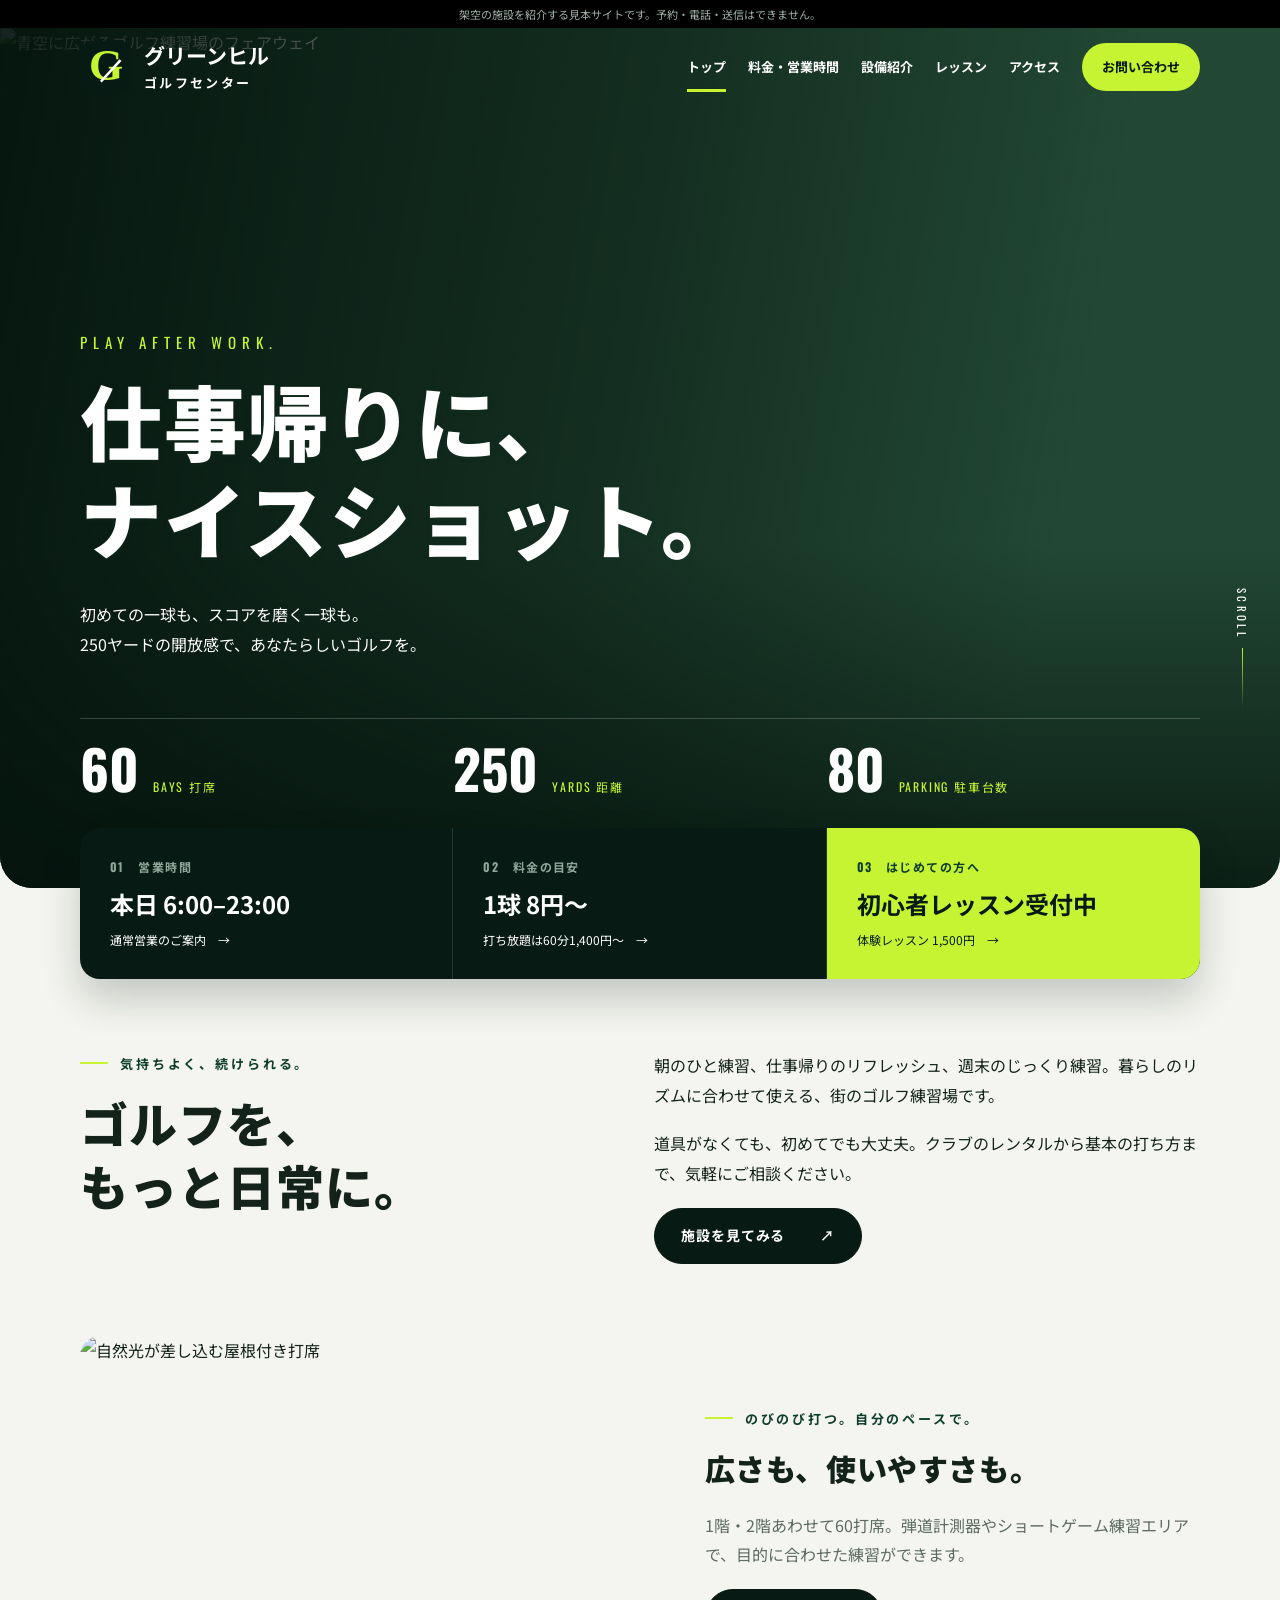
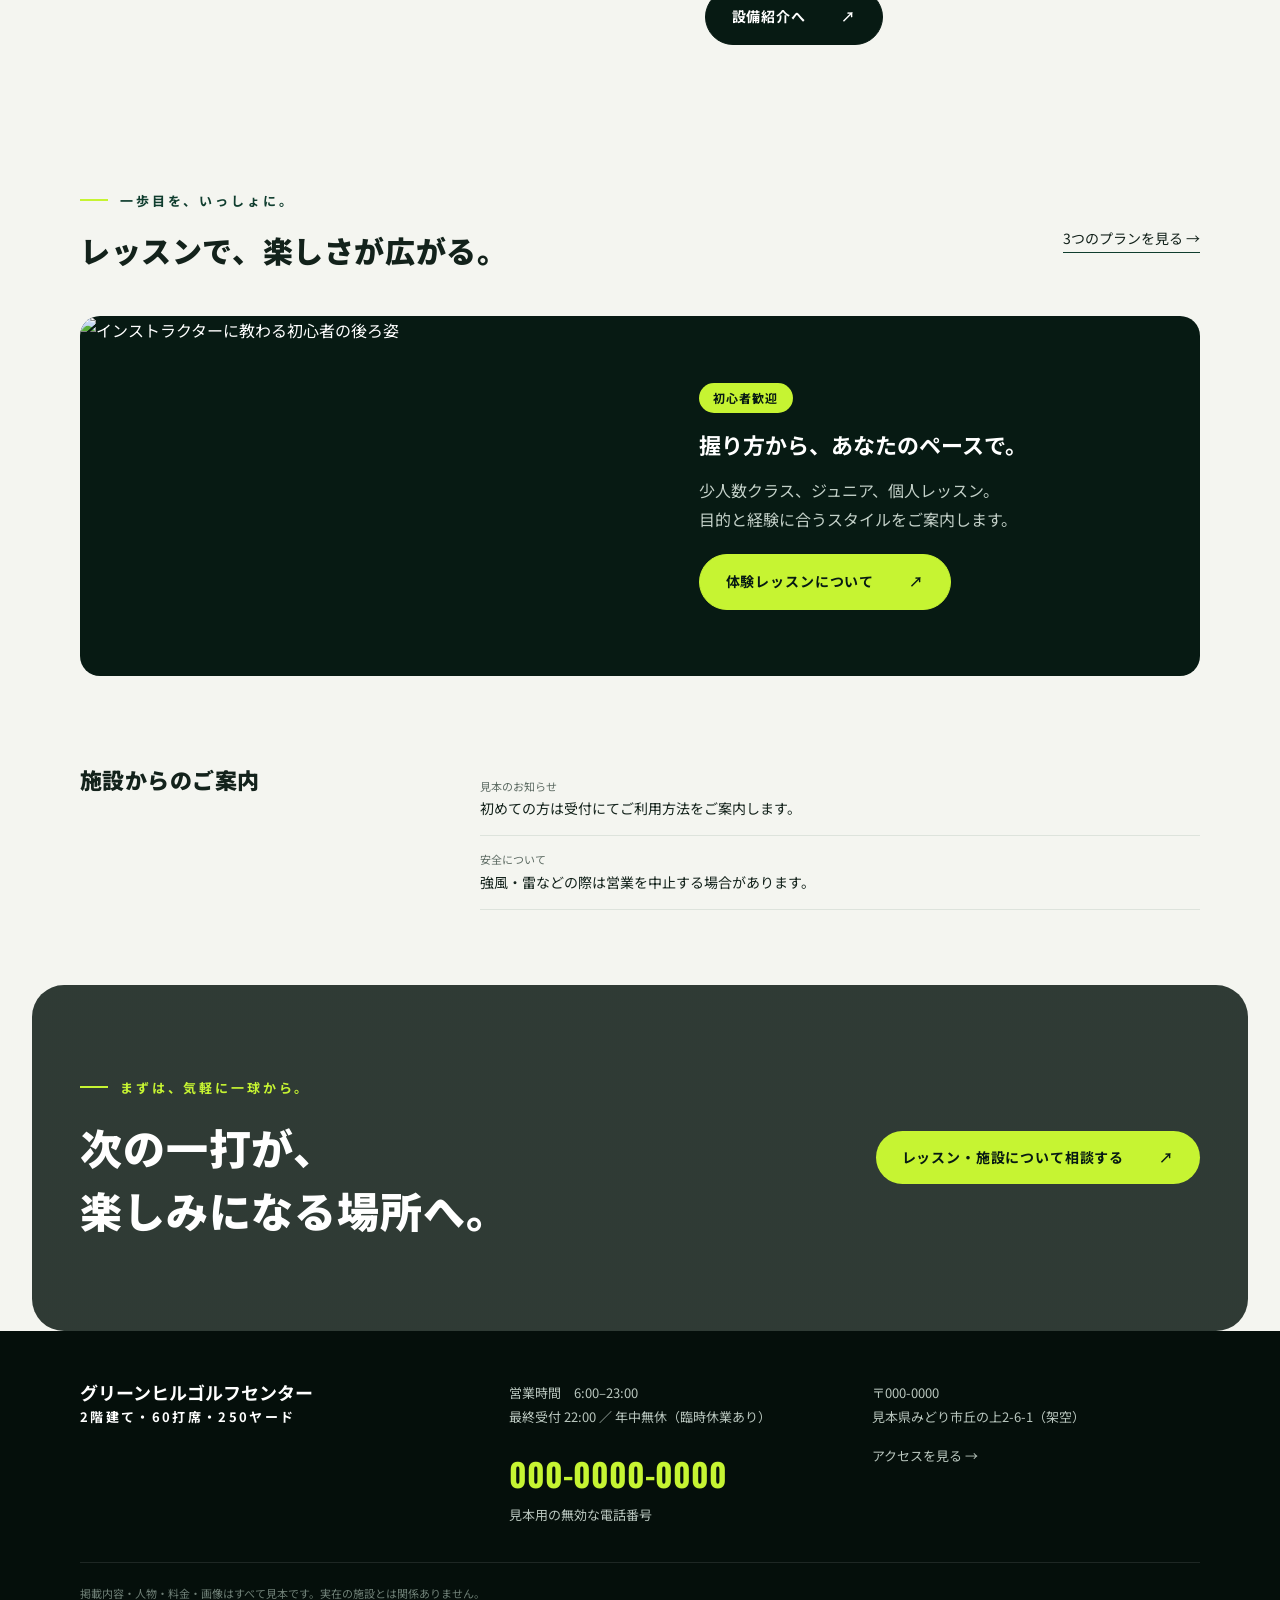
==== index.html @ 32037575 "Add files via upload" ====
<!doctype html><html lang="ja"><head><meta charset="utf-8"><meta name="viewport" content="width=device-width,initial-scale=1"><meta name="description" content="架空のゴルフ練習場・グリーンヒルゴルフセンターの見本サイト。料金、設備、レッスンをご案内します。"><title>トップ｜グリーンヒルゴルフセンター（見本）</title><link rel="preconnect" href="https://fonts.googleapis.com"><link href="https://fonts.googleapis.com/css2?family=Oswald:wght@500;700&family=Noto+Sans+JP:wght@400;700;900&display=swap" rel="stylesheet"><link rel="stylesheet" href="style.css"><script src="script.js" defer></script></head><body class="home">
<a class="skip" href="#main">本文へ移動</a><div class="demo">架空の施設を紹介する見本サイトです。予約・電話・送信はできません。</div>
<header><div class="head wrap"><a class="brand" href="index.html"><span class="mark" aria-hidden="true">G<span>／</span></span><span>グリーンヒル<small>ゴルフセンター</small></span></a><button class="menubtn" aria-expanded="false" aria-controls="navigation">メニュー <span>☰</span></button><nav id="navigation" aria-label="メインメニュー"><a href="index.html" aria-current="page">トップ</a><a href="price.html">料金・営業時間</a><a href="facility.html">設備紹介</a><a href="lesson.html">レッスン</a><a href="access.html">アクセス</a><a href="contact.html">お問い合わせ</a></nav></div></header>
<main id="main"><section class="hero"><img src="img/range.jpg" alt="青空に広がるゴルフ練習場のフェアウェイ" width="1200" height="800" fetchpriority="high"><div class="hero-copy wrap"><p class="eyebrow">いつもの街に、気持ちいい一打。</p><p class="hero-en">PLAY AFTER WORK.</p><h1>仕事帰りに、<br>ナイスショット。</h1><p>初めての一球も、スコアを磨く一球も。<br>250ヤードの開放感で、あなたらしいゴルフを。</p></div><div class="stats"><div><b>60</b><span>BAYS 打席</span></div><div><b>250</b><span>YARDS 距離</span></div><div><b>80</b><span>PARKING 駐車台数</span></div></div><div class="scroll">SCROLL</div></section>
<div class="quick wrap"><a href="price.html#hours"><span>01　営業時間</span><strong>本日 6:00–23:00</strong><small>通常営業のご案内　→</small></a><a href="price.html"><span>02　料金の目安</span><strong>1球 8円〜</strong><small>打ち放題は60分1,400円〜　→</small></a><a href="lesson.html"><span>03　はじめての方へ</span><strong>初心者レッスン受付中</strong><small>体験レッスン 1,500円　→</small></a></div>
<section class="wrap section intro"><div><p class="eyebrow">気持ちよく、続けられる。</p><h2>ゴルフを、<br>もっと日常に。</h2></div><div><p>朝のひと練習、仕事帰りのリフレッシュ、週末のじっくり練習。暮らしのリズムに合わせて使える、街のゴルフ練習場です。</p><p>道具がなくても、初めてでも大丈夫。クラブのレンタルから基本の打ち方まで、気軽にご相談ください。</p><a class="button" href="facility.html">施設を見てみる<span aria-hidden="true">↗</span></a></div></section>
<section class="feature wrap"><img src="img/bays.jpg" alt="自然光が差し込む屋根付き打席" loading="lazy" width="1200" height="800"><div><p class="eyebrow">のびのび打つ。自分のペースで。</p><h2>広さも、使いやすさも。</h2><p>1階・2階あわせて60打席。弾道計測器やショートゲーム練習エリアで、目的に合わせた練習ができます。</p><a class="button" href="facility.html">設備紹介へ<span aria-hidden="true">↗</span></a></div></section>
<section class="section wrap"><div class="section-title"><div><p class="eyebrow">一歩目を、いっしょに。</p><h2>レッスンで、楽しさが広がる。</h2></div><a href="lesson.html">3つのプランを見る →</a></div><div class="lesson-banner"><img src="img/lesson.jpg" alt="インストラクターに教わる初心者の後ろ姿" loading="lazy" width="1200" height="800"><div><span class="pill">初心者歓迎</span><h3>握り方から、あなたのペースで。</h3><p>少人数クラス、ジュニア、個人レッスン。<br>目的と経験に合うスタイルをご案内します。</p><a class="button" href="lesson.html">体験レッスンについて<span aria-hidden="true">↗</span></a></div></div></section>
<section class="news wrap"><h2>施設からのご案内</h2><div><p><time>見本のお知らせ</time> 初めての方は受付にてご利用方法をご案内します。</p><p><time>安全について</time> 強風・雷などの際は営業を中止する場合があります。</p></div></section></main><section class="closing"><div class="wrap"><div><p class="eyebrow">まずは、気軽に一球から。</p><h2>次の一打が、<br>楽しみになる場所へ。</h2></div><a class="button" href="contact.html">レッスン・施設について相談する<span aria-hidden="true">↗</span></a></div></section>
<footer><div class="wrap footergrid"><div class="brand">グリーンヒルゴルフセンター<small>2階建て・60打席・250ヤード</small></div><div><p>営業時間　6:00–23:00<br>最終受付 22:00 ／ 年中無休（臨時休業あり）</p><strong class="phone">000-0000-0000</strong><small>見本用の無効な電話番号</small></div><div><p>〒000-0000<br>見本県みどり市丘の上2-6-1（架空）</p><a href="access.html">アクセスを見る →</a></div></div><div class="wrap footnote">掲載内容・人物・料金・画像はすべて見本です。実在の施設とは関係ありません。</div></footer>
<button class="mobilecall" type="button" data-demo-call>☎ 電話する <small>見本</small></button><dialog id="call-dialog"><h2>電話ボタンの見本</h2><p>架空の施設のため発信しません。<br>本番では実際の電話番号に接続します。</p><button class="button" data-close>閉じる</button></dialog></body></html>
---- style.css ----
:root{--green:#204e3d;--deep:#15382c;--lime:#d8e6b3;--cream:#f6f5ef;--ink:#24382e;--muted:#617067;--line:#d9dfd6}*{box-sizing:border-box}html{scroll-behavior:smooth;scroll-padding-top:100px}body{margin:0;color:var(--ink);background:var(--cream);font-family:"Yu Gothic",Meiryo,sans-serif;line-height:1.85;font-size:16px}a{color:inherit;text-decoration:none}button,input,select,textarea{font:inherit}button,a,input,textarea,select{-webkit-tap-highlight-color:transparent}a:focus-visible,button:focus-visible{outline:3px solid #b27b25;outline-offset:4px}img{display:block;width:100%;height:auto;object-fit:cover}p{margin:0 0 1.2em}h1,h2,h3{line-height:1.5;margin:0 0 .65em}h1{font-size:46px;letter-spacing:.05em}h2{font-size:30px;letter-spacing:.03em}h3{font-size:22px}small{font-size:13px}.wrap{max-width:1120px;margin:auto;width:calc(100% - 64px)}.demo{background:var(--deep);color:#fff;text-align:center;font-size:11px;padding:4px 12px}header{background:#fff;position:relative;z-index:20;border-bottom:1px solid var(--line)}.head{height:90px;display:flex;align-items:center;justify-content:space-between;gap:20px}.brand{font-weight:bold;font-size:21px;line-height:1.3;display:flex;align-items:center;gap:12px}.brand small{display:block;font-size:13px;letter-spacing:.18em;margin-top:5px}.mark{font-family:Georgia,serif;font-size:44px;color:var(--green);position:relative;border:1px solid #91a48d;width:52px;height:52px;text-align:center;line-height:50px;border-radius:50%}.mark span{position:absolute;font-size:25px;left:19px;top:4px}nav{display:flex;gap:22px;align-items:center;font-size:13px;font-weight:bold}nav a{padding:13px 0;position:relative}nav a[aria-current=page]:after{content:"";position:absolute;height:3px;bottom:0;background:var(--green);left:0;right:0}nav a:last-child{background:var(--green);color:white;padding:12px 16px;border-radius:4px}.menubtn{display:none}.hero{height:440px;position:relative;background:#264e39;color:#fff;overflow:hidden}.hero>img{height:100%;object-position:center 55%}.hero:after{content:"";position:absolute;inset:0;background:linear-gradient(90deg,rgba(7,35,22,.78),rgba(10,30,20,.22) 70%)}.hero-copy{position:absolute;top:48px;left:0;right:0;z-index:2}.hero h1{font-size:54px;line-height:1.45;text-shadow:0 1px 5px #18372555}.eyebrow{font-size:13px;font-weight:bold;letter-spacing:.14em;color:var(--green);margin-bottom:16px}.hero .eyebrow{color:#e3eccd}.hero-caption{position:absolute;bottom:24px;right:6%;z-index:2;font-size:12px;letter-spacing:.08em}.quick{display:grid;grid-template-columns:repeat(3,1fr);background:#fff;position:relative;z-index:3;box-shadow:0 10px 30px #1837250a;border-bottom:3px solid var(--green)}.quick a{padding:20px 26px;border-right:1px solid var(--line);transition:background .2s}.quick a:hover{background:#edf2e5}.quick a:last-child{border:0;background:#e5edcf}.quick span,.quick small,.quick strong{display:block}.quick span{font-size:12px;color:var(--muted);font-weight:bold}.quick strong{font-size:22px;color:var(--green);margin:3px 0}.quick small{font-size:12px}.section{padding-top:72px;padding-bottom:72px}.intro{display:grid;grid-template-columns:1fr 1.15fr;gap:100px}.intro h2{font-size:40px}.button{display:inline-flex;align-items:center;justify-content:space-between;gap:35px;border:1px solid var(--green);padding:13px 22px;background:var(--green);color:#fff;font-weight:bold;font-size:14px;border-radius:3px;cursor:pointer}.button:hover{background:#30634d}.feature{display:grid;grid-template-columns:1.15fr 1fr;gap:55px;align-items:center}.feature>img{aspect-ratio:3/2;border-radius:4px}.feature p{color:var(--muted)}.feature .eyebrow{color:var(--green)}.section-title{display:flex;align-items:center;justify-content:space-between;gap:20px;margin-bottom:24px}.section-title a{font-size:14px;border-bottom:1px solid var(--green)}.lesson-banner{display:grid;grid-template-columns:1.1fr 1fr;background:#e7ecdd;align-items:center}.lesson-banner img{height:360px}.lesson-banner>div{padding:32px}.pill{display:inline-block;background:#dce7c5;color:#264c35;padding:4px 12px;font-size:12px;font-weight:bold;border-radius:2px;margin-bottom:15px}.news{display:grid;grid-template-columns:1fr 2fr;gap:40px;padding:15px 0 75px}.news h2{font-size:22px}.news p{border-bottom:1px solid var(--line);padding:13px 0;font-size:14px;margin:0}.news time{display:block;font-size:11px;color:var(--muted)}.closing{background:var(--green);color:white;padding:55px 0}.closing .wrap{display:flex;align-items:center;justify-content:space-between;gap:25px}.closing .eyebrow{color:var(--lime)}.closing h2{font-size:35px;margin:0}.closing .button{background:var(--lime);color:var(--deep);border:0}footer{background:#eef0e8;padding:50px 0 20px}.footergrid{display:grid;grid-template-columns:1.2fr 1fr 1fr;gap:35px;font-size:13px}.footergrid .brand{display:block;font-size:18px}.footergrid small{display:block}.phone{font-size:26px;font-weight:bold;white-space:nowrap}.footnote{border-top:1px solid #cbd3c6;margin-top:35px;padding-top:20px;font-size:11px;color:var(--muted)}.pagehead{padding:56px 0 42px;border-bottom:1px solid var(--line)}.pagehead p:last-child{color:var(--muted);max-width:780px;margin:0}.hours{display:flex;justify-content:space-between;align-items:center;gap:30px;background:#e7ecdd;padding:30px 40px;margin-bottom:50px}.hours strong{font-size:42px;line-height:1.2}.hours strong span{color:#92a489}.hours p{font-size:14px;margin-top:15px;margin-bottom:0}.tablewrap{margin:20px 0}table{width:100%;border-collapse:collapse;background:white}caption{text-align:left;font-size:13px;padding-bottom:9px;color:var(--muted)}th,td{padding:18px 20px;border-bottom:1px solid var(--line);text-align:center}thead th{background:var(--green);color:white;font-size:15px}tbody th{background:#eaf0e3;font-size:15px}td{font-weight:bold;font-size:21px}.note{font-size:13px;color:var(--muted)}.section>h2:not(:first-child){margin-top:45px}.twocol{display:grid;grid-template-columns:1fr 1fr;gap:30px;margin-top:35px}.panel{padding:30px;background:white;border:1px solid var(--line);border-radius:4px}.price{font-size:27px;font-weight:bold;color:var(--green)}.detail>div{display:flex;justify-content:space-between;border-bottom:1px solid var(--line);padding:10px 0}.detail dd{font-weight:bold;margin:0}.facility-list{padding:60px 0 80px}.facility-list .feature{padding:25px 0 50px}.facility-list .feature:nth-child(even)>img{order:2}.widephoto{margin-top:40px}.widephoto img{max-height:420px}.cards{display:grid;grid-template-columns:repeat(3,1fr);gap:20px}.cards h2{font-size:24px}.cards .panel{display:flex;flex-direction:column;padding:26px}.cards .button{margin-top:auto;gap:10px;font-size:13px}.cards .pill{align-self:flex-start}.trial{margin:40px 0 65px;background:#e7ecdd;padding:32px;display:flex;align-items:center;gap:35px}.trial>div{flex:1}.trial strong{color:var(--green)}.instructor{display:grid;grid-template-columns:130px 1fr;gap:22px}.instructor img{height:170px;border-radius:3px}.instructor h3{font-size:19px}.instructor p{font-size:14px}.map iframe{width:100%;height:420px;border:0;background:#e7ecdd}.mapnote{background:#e7ecdd;font-size:13px;padding:12px 18px}.contact-layout{display:grid;grid-template-columns:1fr 1.65fr;gap:70px}.contact-layout h2{font-size:22px}hr{border:0;border-top:1px solid var(--line);margin:28px 0}form{background:white;padding:32px;border:1px solid var(--line)}label{display:block;font-weight:bold;font-size:15px;margin:20px 0 8px}label span{font-size:11px;background:#edf1e7;padding:3px 7px;margin-left:7px;color:var(--green)}input,select,textarea{display:block;width:100%;border:1px solid #aebbae;border-radius:3px;padding:12px;background:#fff;color:var(--ink)}textarea{resize:vertical}input:focus,select:focus,textarea:focus{outline:2px solid var(--green);outline-offset:2px}form .button{margin-top:25px}.formnotice,#form-result{font-size:13px;background:#edf1e7;padding:15px}#form-result{margin-top:25px}.mobilecall{display:none}.skip{position:fixed;top:-100px;left:10px;padding:10px;background:white;z-index:100}.skip:focus{top:10px}dialog{max-width:90%;border:1px solid var(--line);padding:30px;border-radius:6px}dialog::backdrop{background:#112b1fcc}
@media(max-width:900px){.head{height:75px}.menubtn{display:block;border:1px solid var(--line);background:#fff;padding:8px 10px;font-size:12px}.menubtn span{margin-left:7px}nav{display:none;position:absolute;top:75px;left:0;right:0;background:#fff;padding:20px 30px;box-shadow:0 10px 20px #0002}nav.open{display:grid;gap:3px}nav a{padding:12px}.brand{font-size:18px}.intro{gap:35px}.quick strong{font-size:18px}.quick a{padding:17px}.feature{gap:30px}.cards{gap:12px}.cards .panel{padding:20px}.cards .price{font-size:23px}.contact-layout{gap:30px}}
@media(max-width:600px){body{font-size:15px;padding-bottom:57px}.wrap{width:calc(100% - 36px)}.demo{font-size:9px;padding:4px 8px;line-height:1.6}.head{height:70px}.brand{font-size:16px;gap:8px}.brand small{font-size:10px}.mark{width:40px;height:40px;line-height:38px;font-size:34px}.mark span{font-size:19px;left:14px}.menubtn{font-size:11px;padding:7px}nav{top:70px}.hero{height:300px}.hero-copy{top:26px}.hero .eyebrow{font-size:10px;margin-bottom:10px}.hero h1{font-size:35px;line-height:1.5;margin-bottom:12px}.hero p{font-size:12px;line-height:1.8}.hero-caption{font-size:9px;bottom:14px;right:18px}.hero:after{background:linear-gradient(90deg,#103723b8,#10372325)}.quick{width:100%;grid-template-columns:repeat(3,1fr)}.quick a{padding:12px 9px;line-height:1.5}.quick span{font-size:9px}.quick strong{font-size:15px;line-height:1.5;margin:7px 0}.quick small{font-size:10px}.section{padding:45px 0}.intro{grid-template-columns:1fr;gap:15px}.intro h2{font-size:31px}.eyebrow{font-size:11px;margin-bottom:12px}h1{font-size:32px}h2{font-size:25px}h3{font-size:20px}.feature{grid-template-columns:1fr;gap:24px}.feature>div{padding:0 4px}.button{padding:12px 18px;font-size:13px}.section-title{display:block}.section-title a{display:inline-block;margin-bottom:12px}.lesson-banner{grid-template-columns:1fr}.lesson-banner img{height:220px}.lesson-banner>div{padding:24px}.news{grid-template-columns:1fr;gap:5px;padding:0 0 45px}.closing{padding:36px 0}.closing .wrap{display:block}.closing h2{font-size:28px;margin-bottom:25px}.closing .button{width:100%;gap:10px}.footergrid{grid-template-columns:1fr;gap:25px}footer{padding-top:35px}.footnote{margin-top:25px}.pagehead{padding:35px 0 28px}.hours{display:block;padding:24px;margin-bottom:35px}.hours strong{font-size:34px}th,td{padding:12px 6px}thead th,tbody th{font-size:12px}td{font-size:17px}.twocol,.cards{grid-template-columns:1fr;gap:20px}.panel{padding:24px}.facility-list{padding:20px 0 35px}.facility-list .feature{padding:20px 0 30px}.facility-list .feature:nth-child(even)>img{order:0}.widephoto{margin-top:25px}.widephoto img{height:240px}.trial{display:block;padding:24px;margin:30px 0 40px}.trial h2{font-size:23px}.trial .button{margin-top:10px}.instructor{grid-template-columns:100px 1fr;gap:17px}.instructor img{height:155px}.map iframe{height:300px}.contact-layout{grid-template-columns:1fr;gap:30px}form{padding:20px}form .button{width:100%;gap:8px;font-size:12px}.mobilecall{display:block;position:fixed;bottom:0;left:0;right:0;z-index:30;width:100%;border:0;background:var(--green);color:#fff;padding:12px;font-weight:bold;box-shadow:0 -2px 10px #0002}.mobilecall small{font-size:10px;margin-left:10px}.phone{font-size:25px}}

/* ===== かっこよく(ダーク×ライム)上書き 2026-10-31 ===== */
:root{--green:#0f3d2e;--deep:#071a13;--lime:#c6f432;--cream:#f4f5f0;--ink:#13221b;--muted:#5d6b63;--line:#dde3dc}
body{font-family:"Noto Sans JP","Yu Gothic",Meiryo,sans-serif;overflow-x:hidden}
h1,h2{font-weight:900;letter-spacing:.02em}
.eyebrow{font-family:Oswald,"Noto Sans JP",sans-serif;letter-spacing:.22em;color:var(--green);display:flex;align-items:center;gap:12px}
.eyebrow:before{content:"";width:28px;height:2px;background:var(--lime);display:inline-block;flex:none}
.demo{background:#000;color:#9fb1a7}
.mark{border:0;background:var(--deep);color:var(--lime);border-radius:4px}
.mark span{color:#fff}
nav a:last-child{background:var(--lime);color:var(--deep);border-radius:0;padding:12px 20px}
.button{background:var(--deep);border-color:var(--deep);border-radius:0;letter-spacing:.06em;transition:.25s}
.button:hover{background:var(--lime);color:var(--deep);border-color:var(--lime)}
.button span{transition:transform .25s}.button:hover span{transform:translate(3px,-3px)}
/* トップ: 全画面ヒーロー */
.home header{position:absolute;left:0;right:0;top:22px;background:transparent;border:0;color:#fff}
.home nav a[aria-current=page]:after{background:var(--lime)}
.home .menubtn{background:transparent;color:#fff;border-color:#ffffff66}
.home .hero{height:min(100vh,860px);min-height:620px}
.home .hero>img{animation:zoom 14s ease-out forwards}
@keyframes zoom{from{transform:scale(1.12)}to{transform:scale(1)}}
.home .hero:after{background:linear-gradient(100deg,rgba(4,18,12,.92) 0%,rgba(4,18,12,.55) 45%,rgba(4,18,12,.1) 80%),linear-gradient(0deg,rgba(4,18,12,.75),transparent 40%)}
.home .hero-copy{top:auto;bottom:150px}
.hero-en{font-family:Oswald,sans-serif;font-size:15px;letter-spacing:.4em;color:var(--lime);margin-bottom:14px}
.home .hero h1{font-size:clamp(40px,6.4vw,84px);line-height:1.2;margin-bottom:.4em}
.home .hero .eyebrow{display:none}
.stats{position:absolute;left:0;right:0;bottom:0;z-index:2;display:grid;grid-template-columns:repeat(3,1fr);max-width:1120px;margin:auto;width:calc(100% - 64px);border-top:1px solid #ffffff33}
.stats div{padding:22px 0 30px;display:flex;align-items:baseline;gap:14px}
.stats b{font-family:Oswald,sans-serif;font-size:54px;line-height:1;color:#fff}
.stats span{font-family:Oswald,"Noto Sans JP",sans-serif;font-size:12px;letter-spacing:.15em;color:var(--lime)}
.scroll{position:absolute;right:28px;bottom:120px;z-index:2;writing-mode:vertical-rl;font-family:Oswald,sans-serif;font-size:11px;letter-spacing:.3em;color:#fff;padding-bottom:70px}
.scroll:after{content:"";position:absolute;left:50%;bottom:0;width:1px;height:60px;background:linear-gradient(var(--lime),transparent);animation:line 1.8s infinite;transform-origin:top}
@keyframes line{from{transform:scaleY(0)}to{transform:scaleY(1)}}
.quick{margin:0;background:var(--deep);border:0;box-shadow:none;width:100%;max-width:none;padding:0 max(32px,calc((100% - 1120px)/2))}
.quick a{color:#fff;border-right:1px solid #ffffff1f;padding:28px 30px}
.quick a:hover{background:#0f2a20}
.quick a:last-child{background:var(--lime);color:var(--deep)}
.quick span{color:#8fa79a;font-family:Oswald,"Noto Sans JP",sans-serif;letter-spacing:.12em}
.quick a:last-child span{color:var(--green)}
.quick strong{color:inherit;font-size:24px}
.intro h2{font-size:48px;line-height:1.3}
.feature>img,.lesson-banner img,.widephoto img,.facility-list img{border-radius:0;transition:transform .6s}
.feature{overflow:hidden}.feature:hover>img{transform:scale(1.03)}
.lesson-banner{background:var(--deep);color:#fff}
.lesson-banner p{color:#c3d0c8}
.lesson-banner .button{background:var(--lime);color:var(--deep);border-color:var(--lime)}
.pill{background:var(--lime);color:var(--deep);border-radius:0;font-family:Oswald,"Noto Sans JP",sans-serif;letter-spacing:.1em}
.closing{background:linear-gradient(rgba(4,18,12,.82),rgba(4,18,12,.82)),url(img/approach.jpg) center/cover;padding:90px 0}
.closing h2{font-size:42px}
footer{background:#050f0b;color:#b9c6be}
.footergrid .brand{color:#fff}.phone{color:var(--lime);font-family:Oswald,sans-serif;font-size:32px}
.footnote{border-color:#ffffff1a;color:#6f8077}
/* 下層ページ: 写真入りのダーク見出し */
.pagehead{position:relative;color:#fff;border:0;padding:96px 0 70px;isolation:isolate}
.pagehead:before{content:"";position:absolute;top:0;bottom:0;left:50%;width:100vw;transform:translateX(-50%);z-index:-1;background:linear-gradient(100deg,rgba(4,18,12,.94) 30%,rgba(4,18,12,.55)),var(--bg) center/cover}
.pagehead .eyebrow{color:var(--lime)}
.pagehead p:last-child{color:#c3d0c8}
.pagehead h1{font-size:44px}
.pagehead .en{display:block;font-family:Oswald,sans-serif;font-size:clamp(56px,9vw,120px);line-height:.9;letter-spacing:.04em;color:transparent;-webkit-text-stroke:1px #ffffff66;margin-bottom:10px}
.hours{background:var(--deep);color:#fff}.hours strong{font-family:Oswald,sans-serif;color:var(--lime)}.hours p{color:#c3d0c8}
thead th{background:var(--deep)}tbody th{background:#eef2ea}td{font-family:Oswald,"Noto Sans JP",sans-serif;font-size:24px;color:var(--green)}
.panel{border-radius:0;border:0;border-top:4px solid var(--lime);box-shadow:0 12px 30px #0b20160f}
.price{font-family:Oswald,"Noto Sans JP",sans-serif;font-size:34px}
.trial{background:var(--deep);color:#fff}.trial strong{color:var(--lime)}
form{border:0;border-top:4px solid var(--lime);box-shadow:0 12px 30px #0b20160f}
.mobilecall{background:var(--lime);color:var(--deep)}
@media(max-width:900px){.home nav{color:var(--ink)}.home nav a:last-child{color:var(--deep)}}
@media(max-width:600px){
.home header{top:26px}.home .hero{height:100svh;min-height:600px}.home .hero-copy{bottom:150px}
.hero-en{font-size:11px;letter-spacing:.3em}.home .hero h1{font-size:40px}
.stats{width:calc(100% - 36px)}.stats div{display:block;padding:16px 0 20px}.stats b{font-size:34px;display:block}.stats span{font-size:9px;letter-spacing:.08em}
.scroll{display:none}
.quick{padding:0;grid-template-columns:1fr}.quick a{border-right:0;border-bottom:1px solid #ffffff1f;padding:18px 20px}
.intro h2{font-size:32px}.closing{padding:60px 0}.closing h2{font-size:28px}
.pagehead{padding:60px 0 44px}.pagehead h1{font-size:30px}.pagehead .en{font-size:58px}
}

/* ===== 丸み 2026-10-31 ===== */
.button,nav a:last-child,.menubtn,.mobilecall{border-radius:999px}
.button{padding:14px 26px}
.pill{border-radius:999px;padding:4px 14px}
.mark{border-radius:12px}
.feature>img,.lesson-banner,.widephoto img,.facility-list img,.instructor img,.map iframe,.mapnote{border-radius:20px}
.lesson-banner{overflow:hidden}.lesson-banner img{border-radius:0}
.panel,form,.hours,.trial,.tablewrap,dialog{border-radius:20px}
.tablewrap{overflow:hidden;box-shadow:0 12px 30px #0b20160f}
.panel,form{border-top:0;box-shadow:inset 0 4px 0 var(--lime),0 12px 30px #0b20160f}
input,select,textarea{border-radius:12px}
.quick{width:calc(100% - 64px);max-width:1120px;margin:-60px auto 0;padding:0;border-radius:20px;overflow:hidden;box-shadow:0 20px 40px #04120c33;position:relative;z-index:5}
.home .hero{border-radius:0 0 32px 32px}
.home .stats{bottom:60px}
.home .hero-copy{bottom:210px}
.home .scroll{bottom:180px}
.pagehead:before{border-radius:0 0 32px 32px}
.closing .wrap{background:transparent}
.closing{margin:0 32px;border-radius:32px}
.mobilecall{left:12px;right:12px;bottom:10px;width:auto;box-shadow:0 8px 20px #0003}
@media(max-width:600px){
.quick{width:calc(100% - 36px);margin-top:-40px}
.home .stats{bottom:40px}.home .hero-copy{bottom:170px}
.closing{margin:0 12px;border-radius:24px}
body{padding-bottom:72px}
}
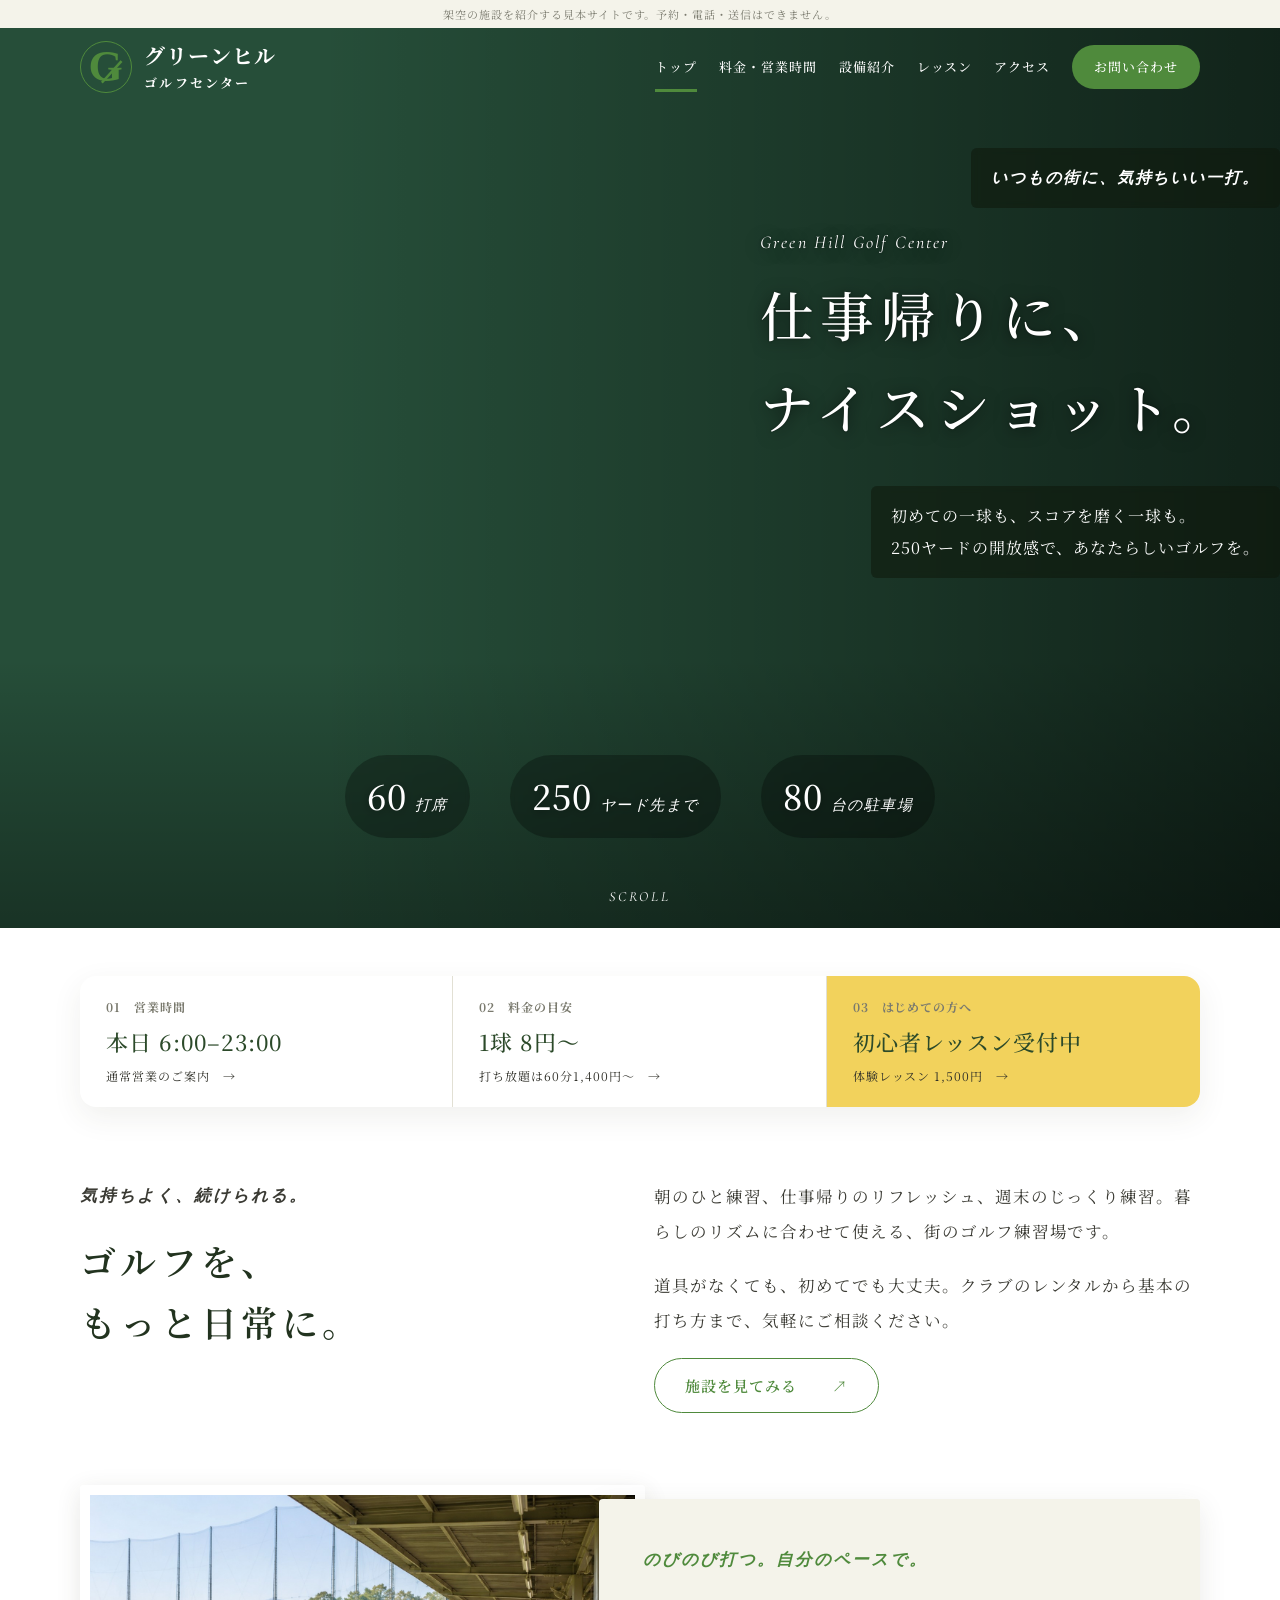
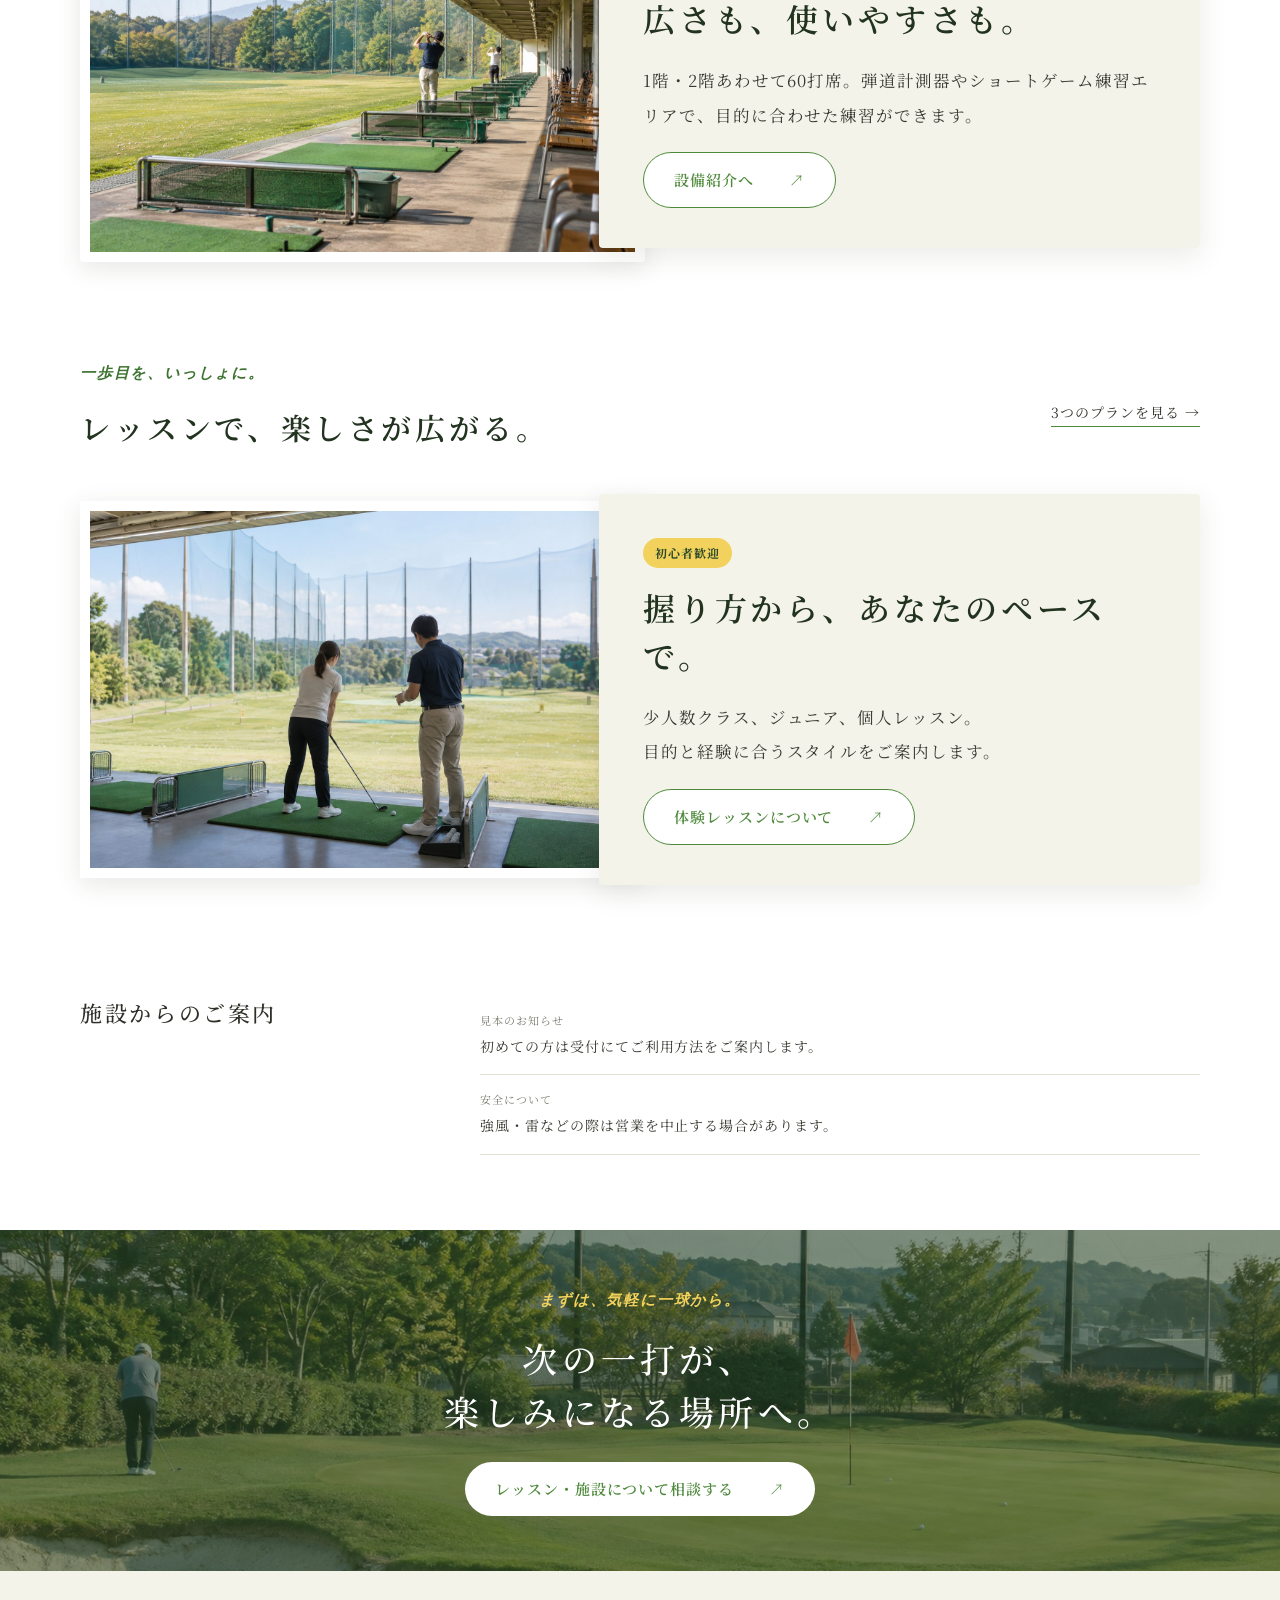
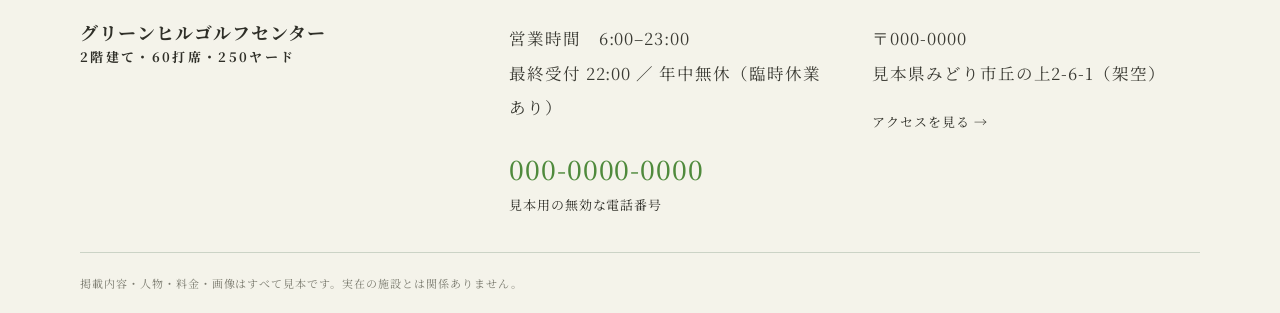
==== commit 300b452e: "Add files via upload" ====
--- a/index.html
+++ b/index.html
@@ -1,7 +1,7 @@
-<!doctype html><html lang="ja"><head><meta charset="utf-8"><meta name="viewport" content="width=device-width,initial-scale=1"><meta name="description" content="架空のゴルフ練習場・グリーンヒルゴルフセンターの見本サイト。料金、設備、レッスンをご案内します。"><title>トップ｜グリーンヒルゴルフセンター（見本）</title><link rel="preconnect" href="https://fonts.googleapis.com"><link href="https://fonts.googleapis.com/css2?family=Oswald:wght@500;700&family=Noto+Sans+JP:wght@400;700;900&display=swap" rel="stylesheet"><link rel="stylesheet" href="style.css"><script src="script.js" defer></script></head><body class="home">
+<!doctype html><html lang="ja"><head><meta charset="utf-8"><meta name="viewport" content="width=device-width,initial-scale=1"><meta name="description" content="架空のゴルフ練習場・グリーンヒルゴルフセンターの見本サイト。料金、設備、レッスンをご案内します。"><title>トップ｜グリーンヒルゴルフセンター（見本）</title><link rel="preconnect" href="https://fonts.googleapis.com"><link href="https://fonts.googleapis.com/css2?family=Cormorant+Garamond:ital,wght@1,500&family=Noto+Serif+JP:wght@400;500;700&display=swap" rel="stylesheet"><link rel="stylesheet" href="style.css"><script src="script.js" defer></script></head><body class="home">
 <a class="skip" href="#main">本文へ移動</a><div class="demo">架空の施設を紹介する見本サイトです。予約・電話・送信はできません。</div>
 <header><div class="head wrap"><a class="brand" href="index.html"><span class="mark" aria-hidden="true">G<span>／</span></span><span>グリーンヒル<small>ゴルフセンター</small></span></a><button class="menubtn" aria-expanded="false" aria-controls="navigation">メニュー <span>☰</span></button><nav id="navigation" aria-label="メインメニュー"><a href="index.html" aria-current="page">トップ</a><a href="price.html">料金・営業時間</a><a href="facility.html">設備紹介</a><a href="lesson.html">レッスン</a><a href="access.html">アクセス</a><a href="contact.html">お問い合わせ</a></nav></div></header>
-<main id="main"><section class="hero"><img src="img/range.jpg" alt="青空に広がるゴルフ練習場のフェアウェイ" width="1200" height="800" fetchpriority="high"><div class="hero-copy wrap"><p class="eyebrow">いつもの街に、気持ちいい一打。</p><p class="hero-en">PLAY AFTER WORK.</p><h1>仕事帰りに、<br>ナイスショット。</h1><p>初めての一球も、スコアを磨く一球も。<br>250ヤードの開放感で、あなたらしいゴルフを。</p></div><div class="stats"><div><b>60</b><span>BAYS 打席</span></div><div><b>250</b><span>YARDS 距離</span></div><div><b>80</b><span>PARKING 駐車台数</span></div></div><div class="scroll">SCROLL</div></section>
+<main id="main"><section class="hero"><video class="hero-video" src="img/hero.mp4" poster="img/hero_poster.jpg" autoplay muted loop playsinline aria-hidden="true"></video><div class="hero-copy wrap"><p class="eyebrow">いつもの街に、気持ちいい一打。</p><p class="hero-en">Green Hill Golf Center</p><h1>仕事帰りに、<br>ナイスショット。</h1><p>初めての一球も、スコアを磨く一球も。<br>250ヤードの開放感で、あなたらしいゴルフを。</p></div><div class="stats"><div><b>60</b><span>打席</span></div><div><b>250</b><span>ヤード先まで</span></div><div><b>80</b><span>台の駐車場</span></div></div><div class="scroll">SCROLL</div></section>
 <div class="quick wrap"><a href="price.html#hours"><span>01　営業時間</span><strong>本日 6:00–23:00</strong><small>通常営業のご案内　→</small></a><a href="price.html"><span>02　料金の目安</span><strong>1球 8円〜</strong><small>打ち放題は60分1,400円〜　→</small></a><a href="lesson.html"><span>03　はじめての方へ</span><strong>初心者レッスン受付中</strong><small>体験レッスン 1,500円　→</small></a></div>
 <section class="wrap section intro"><div><p class="eyebrow">気持ちよく、続けられる。</p><h2>ゴルフを、<br>もっと日常に。</h2></div><div><p>朝のひと練習、仕事帰りのリフレッシュ、週末のじっくり練習。暮らしのリズムに合わせて使える、街のゴルフ練習場です。</p><p>道具がなくても、初めてでも大丈夫。クラブのレンタルから基本の打ち方まで、気軽にご相談ください。</p><a class="button" href="facility.html">施設を見てみる<span aria-hidden="true">↗</span></a></div></section>
 <section class="feature wrap"><img src="img/bays.jpg" alt="自然光が差し込む屋根付き打席" loading="lazy" width="1200" height="800"><div><p class="eyebrow">のびのび打つ。自分のペースで。</p><h2>広さも、使いやすさも。</h2><p>1階・2階あわせて60打席。弾道計測器やショートゲーム練習エリアで、目的に合わせた練習ができます。</p><a class="button" href="facility.html">設備紹介へ<span aria-hidden="true">↗</span></a></div></section>
--- a/style.css
+++ b/style.css
@@ -3,105 +3,109 @@
 @media(max-width:900px){.head{height:75px}.menubtn{display:block;border:1px solid var(--line);background:#fff;padding:8px 10px;font-size:12px}.menubtn span{margin-left:7px}nav{display:none;position:absolute;top:75px;left:0;right:0;background:#fff;padding:20px 30px;box-shadow:0 10px 20px #0002}nav.open{display:grid;gap:3px}nav a{padding:12px}.brand{font-size:18px}.intro{gap:35px}.quick strong{font-size:18px}.quick a{padding:17px}.feature{gap:30px}.cards{gap:12px}.cards .panel{padding:20px}.cards .price{font-size:23px}.contact-layout{gap:30px}}
 @media(max-width:600px){body{font-size:15px;padding-bottom:57px}.wrap{width:calc(100% - 36px)}.demo{font-size:9px;padding:4px 8px;line-height:1.6}.head{height:70px}.brand{font-size:16px;gap:8px}.brand small{font-size:10px}.mark{width:40px;height:40px;line-height:38px;font-size:34px}.mark span{font-size:19px;left:14px}.menubtn{font-size:11px;padding:7px}nav{top:70px}.hero{height:300px}.hero-copy{top:26px}.hero .eyebrow{font-size:10px;margin-bottom:10px}.hero h1{font-size:35px;line-height:1.5;margin-bottom:12px}.hero p{font-size:12px;line-height:1.8}.hero-caption{font-size:9px;bottom:14px;right:18px}.hero:after{background:linear-gradient(90deg,#103723b8,#10372325)}.quick{width:100%;grid-template-columns:repeat(3,1fr)}.quick a{padding:12px 9px;line-height:1.5}.quick span{font-size:9px}.quick strong{font-size:15px;line-height:1.5;margin:7px 0}.quick small{font-size:10px}.section{padding:45px 0}.intro{grid-template-columns:1fr;gap:15px}.intro h2{font-size:31px}.eyebrow{font-size:11px;margin-bottom:12px}h1{font-size:32px}h2{font-size:25px}h3{font-size:20px}.feature{grid-template-columns:1fr;gap:24px}.feature>div{padding:0 4px}.button{padding:12px 18px;font-size:13px}.section-title{display:block}.section-title a{display:inline-block;margin-bottom:12px}.lesson-banner{grid-template-columns:1fr}.lesson-banner img{height:220px}.lesson-banner>div{padding:24px}.news{grid-template-columns:1fr;gap:5px;padding:0 0 45px}.closing{padding:36px 0}.closing .wrap{display:block}.closing h2{font-size:28px;margin-bottom:25px}.closing .button{width:100%;gap:10px}.footergrid{grid-template-columns:1fr;gap:25px}footer{padding-top:35px}.footnote{margin-top:25px}.pagehead{padding:35px 0 28px}.hours{display:block;padding:24px;margin-bottom:35px}.hours strong{font-size:34px}th,td{padding:12px 6px}thead th,tbody th{font-size:12px}td{font-size:17px}.twocol,.cards{grid-template-columns:1fr;gap:20px}.panel{padding:24px}.facility-list{padding:20px 0 35px}.facility-list .feature{padding:20px 0 30px}.facility-list .feature:nth-child(even)>img{order:0}.widephoto{margin-top:25px}.widephoto img{height:240px}.trial{display:block;padding:24px;margin:30px 0 40px}.trial h2{font-size:23px}.trial .button{margin-top:10px}.instructor{grid-template-columns:100px 1fr;gap:17px}.instructor img{height:155px}.map iframe{height:300px}.contact-layout{grid-template-columns:1fr;gap:30px}form{padding:20px}form .button{width:100%;gap:8px;font-size:12px}.mobilecall{display:block;position:fixed;bottom:0;left:0;right:0;z-index:30;width:100%;border:0;background:var(--green);color:#fff;padding:12px;font-weight:bold;box-shadow:0 -2px 10px #0002}.mobilecall small{font-size:10px;margin-left:10px}.phone{font-size:25px}}
 
-/* ===== かっこよく(ダーク×ライム)上書き 2026-10-31 ===== */
-:root{--green:#0f3d2e;--deep:#071a13;--lime:#c6f432;--cream:#f4f5f0;--ink:#13221b;--muted:#5d6b63;--line:#dde3dc}
-body{font-family:"Noto Sans JP","Yu Gothic",Meiryo,sans-serif;overflow-x:hidden}
-h1,h2{font-weight:900;letter-spacing:.02em}
-.eyebrow{font-family:Oswald,"Noto Sans JP",sans-serif;letter-spacing:.22em;color:var(--green);display:flex;align-items:center;gap:12px}
-.eyebrow:before{content:"";width:28px;height:2px;background:var(--lime);display:inline-block;flex:none}
-.demo{background:#000;color:#9fb1a7}
-.mark{border:0;background:var(--deep);color:var(--lime);border-radius:4px}
-.mark span{color:#fff}
-nav a:last-child{background:var(--lime);color:var(--deep);border-radius:0;padding:12px 20px}
-.button{background:var(--deep);border-color:var(--deep);border-radius:0;letter-spacing:.06em;transition:.25s}
-.button:hover{background:var(--lime);color:var(--deep);border-color:var(--lime)}
-.button span{transition:transform .25s}.button:hover span{transform:translate(3px,-3px)}
-/* トップ: 全画面ヒーロー */
-.home header{position:absolute;left:0;right:0;top:22px;background:transparent;border:0;color:#fff}
-.home nav a[aria-current=page]:after{background:var(--lime)}
-.home .menubtn{background:transparent;color:#fff;border-color:#ffffff66}
+/* ===== B案: 明るく上品(明朝×白×芝の緑) 2026-10-31 ===== */
+:root{--green:#4f8a3c;--deep:#2c4a2a;--lime:#f2d25c;--cream:#f4f3ea;--ink:#3a3a33;--muted:#7a7a6e;--line:#e2e0d4}
+body{font-family:"Noto Serif JP","Yu Mincho",serif;overflow-x:hidden;letter-spacing:.06em;background:#fff}
+h1,h2,h3{font-weight:500;letter-spacing:.12em}
+.eyebrow,.en,.stats span,.hero-en{font-family:"Cormorant Garamond",serif;font-style:italic;letter-spacing:.12em}
+.eyebrow{color:var(--green);font-size:15px}
+.demo{background:var(--cream);color:var(--muted)}
+header{background:rgba(255,255,255,.92);border:0}
+.mark{border:1px solid var(--green);color:var(--green);border-radius:50%}
+nav{font-weight:500}
+nav a:last-child{background:var(--green);border-radius:999px;padding:10px 22px}
+.button{background:#fff;color:var(--green);border:1px solid var(--green);border-radius:999px;padding:13px 30px;font-weight:500}
+.button:hover{background:var(--green);color:#fff}
+/* トップ: 明るい全画面写真+右側に縦長の明朝コピー */
+.home header{position:absolute;left:0;right:0;top:22px;background:transparent;color:#fff}
 .home .hero{height:min(100vh,860px);min-height:620px}
-.home .hero>img{animation:zoom 14s ease-out forwards}
-@keyframes zoom{from{transform:scale(1.12)}to{transform:scale(1)}}
-.home .hero:after{background:linear-gradient(100deg,rgba(4,18,12,.92) 0%,rgba(4,18,12,.55) 45%,rgba(4,18,12,.1) 80%),linear-gradient(0deg,rgba(4,18,12,.75),transparent 40%)}
-.home .hero-copy{top:auto;bottom:150px}
-.hero-en{font-family:Oswald,sans-serif;font-size:15px;letter-spacing:.4em;color:var(--lime);margin-bottom:14px}
-.home .hero h1{font-size:clamp(40px,6.4vw,84px);line-height:1.2;margin-bottom:.4em}
+.home .hero:after{background:linear-gradient(270deg,rgba(0,0,0,.35),transparent 55%)}
+.home .hero-copy{top:120px;left:auto;right:0;text-align:left;display:flex;flex-direction:column;align-items:flex-end}
+.home .hero-copy>*{max-width:520px;width:100%}
+.home .hero h1{font-size:clamp(34px,4.2vw,54px);font-weight:500;line-height:1.7;text-shadow:0 2px 12px rgba(0,0,0,.35)}
+.hero-en{font-size:18px;color:#fff;margin-bottom:6px}
 .home .hero .eyebrow{display:none}
-.stats{position:absolute;left:0;right:0;bottom:0;z-index:2;display:grid;grid-template-columns:repeat(3,1fr);max-width:1120px;margin:auto;width:calc(100% - 64px);border-top:1px solid #ffffff33}
-.stats div{padding:22px 0 30px;display:flex;align-items:baseline;gap:14px}
-.stats b{font-family:Oswald,sans-serif;font-size:54px;line-height:1;color:#fff}
-.stats span{font-family:Oswald,"Noto Sans JP",sans-serif;font-size:12px;letter-spacing:.15em;color:var(--lime)}
-.scroll{position:absolute;right:28px;bottom:120px;z-index:2;writing-mode:vertical-rl;font-family:Oswald,sans-serif;font-size:11px;letter-spacing:.3em;color:#fff;padding-bottom:70px}
-.scroll:after{content:"";position:absolute;left:50%;bottom:0;width:1px;height:60px;background:linear-gradient(var(--lime),transparent);animation:line 1.8s infinite;transform-origin:top}
-@keyframes line{from{transform:scaleY(0)}to{transform:scaleY(1)}}
-.quick{margin:0;background:var(--deep);border:0;box-shadow:none;width:100%;max-width:none;padding:0 max(32px,calc((100% - 1120px)/2))}
-.quick a{color:#fff;border-right:1px solid #ffffff1f;padding:28px 30px}
-.quick a:hover{background:#0f2a20}
-.quick a:last-child{background:var(--lime);color:var(--deep)}
-.quick span{color:#8fa79a;font-family:Oswald,"Noto Sans JP",sans-serif;letter-spacing:.12em}
-.quick a:last-child span{color:var(--green)}
-.quick strong{color:inherit;font-size:24px}
-.intro h2{font-size:48px;line-height:1.3}
-.feature>img,.lesson-banner img,.widephoto img,.facility-list img{border-radius:0;transition:transform .6s}
-.feature{overflow:hidden}.feature:hover>img{transform:scale(1.03)}
-.lesson-banner{background:var(--deep);color:#fff}
-.lesson-banner p{color:#c3d0c8}
-.lesson-banner .button{background:var(--lime);color:var(--deep);border-color:var(--lime)}
-.pill{background:var(--lime);color:var(--deep);border-radius:0;font-family:Oswald,"Noto Sans JP",sans-serif;letter-spacing:.1em}
-.closing{background:linear-gradient(rgba(4,18,12,.82),rgba(4,18,12,.82)),url(img/approach.jpg) center/cover;padding:90px 0}
-.closing h2{font-size:42px}
-footer{background:#050f0b;color:#b9c6be}
-.footergrid .brand{color:#fff}.phone{color:var(--lime);font-family:Oswald,sans-serif;font-size:32px}
-.footnote{border-color:#ffffff1a;color:#6f8077}
-/* 下層ページ: 写真入りのダーク見出し */
-.pagehead{position:relative;color:#fff;border:0;padding:96px 0 70px;isolation:isolate}
-.pagehead:before{content:"";position:absolute;top:0;bottom:0;left:50%;width:100vw;transform:translateX(-50%);z-index:-1;background:linear-gradient(100deg,rgba(4,18,12,.94) 30%,rgba(4,18,12,.55)),var(--bg) center/cover}
-.pagehead .eyebrow{color:var(--lime)}
-.pagehead p:last-child{color:#c3d0c8}
-.pagehead h1{font-size:44px}
-.pagehead .en{display:block;font-family:Oswald,sans-serif;font-size:clamp(56px,9vw,120px);line-height:.9;letter-spacing:.04em;color:transparent;-webkit-text-stroke:1px #ffffff66;margin-bottom:10px}
-.hours{background:var(--deep);color:#fff}.hours strong{font-family:Oswald,sans-serif;color:var(--lime)}.hours p{color:#c3d0c8}
-thead th{background:var(--deep)}tbody th{background:#eef2ea}td{font-family:Oswald,"Noto Sans JP",sans-serif;font-size:24px;color:var(--green)}
-.panel{border-radius:0;border:0;border-top:4px solid var(--lime);box-shadow:0 12px 30px #0b20160f}
-.price{font-family:Oswald,"Noto Sans JP",sans-serif;font-size:34px}
-.trial{background:var(--deep);color:#fff}.trial strong{color:var(--lime)}
-form{border:0;border-top:4px solid var(--lime);box-shadow:0 12px 30px #0b20160f}
-.mobilecall{background:var(--lime);color:var(--deep)}
-@media(max-width:900px){.home nav{color:var(--ink)}.home nav a:last-child{color:var(--deep)}}
+.stats{position:absolute;left:0;right:0;bottom:28px;z-index:2;display:flex;justify-content:center;gap:56px}
+.stats div{color:#fff;text-align:center;text-shadow:0 1px 8px rgba(0,0,0,.4)}
+.stats b{display:block;font-size:40px;font-weight:500}
+.stats span{font-size:13px;color:#fff}
+.scroll{display:none}
+.quick{background:#fff;border:0;box-shadow:0 10px 30px rgba(60,60,40,.08);margin-top:-48px;position:relative;z-index:5;border-radius:16px;overflow:hidden}
+.quick a{border-color:var(--line)}
+.quick a:last-child{background:var(--lime)}
+.quick strong{color:var(--deep);font-weight:500}
+.section,.news{background:#fff}
+.intro h2{font-size:36px;line-height:1.7}
+.feature>img,.lesson-banner img,.widephoto img,.facility-list img{border:10px solid #fff;box-shadow:0 6px 24px rgba(60,60,40,.12)}
+.lesson-banner{background:var(--cream)}
+.pill{background:var(--lime);color:var(--deep);border-radius:999px}
+.closing{background:linear-gradient(rgba(44,74,42,.55),rgba(44,74,42,.55)),url(img/approach.jpg) center/cover;text-align:center}
+.closing .wrap{flex-direction:column}
+.closing .button{background:#fff;color:var(--green);border:0}
+footer{background:var(--cream)}
+.phone{color:var(--green);font-weight:500}
+/* 下層: 写真の帯に白い明朝 */
+.pagehead{position:relative;color:#fff;border:0;padding:110px 0 80px;isolation:isolate;text-align:center}
+.pagehead:before{content:"";position:absolute;inset:0 auto 0 50%;width:100vw;transform:translateX(-50%);z-index:-1;background:linear-gradient(rgba(30,40,25,.45),rgba(30,40,25,.45)),var(--bg) center/cover}
+.pagehead .eyebrow{color:#fff;justify-content:center}
+.pagehead p:last-child{color:#fff;margin:auto}
+.pagehead h1{font-size:38px;font-weight:500}
+.pagehead .en{display:block;font-size:22px;margin-top:-6px;order:2}
+.hours{background:var(--cream);border-radius:16px}
+thead th{background:var(--green);font-weight:500}td{color:var(--deep);font-weight:500}
+.panel,form{border-radius:16px;border:1px solid var(--line)}
+.trial{background:var(--cream);border-radius:16px}
+.mobilecall{background:var(--green);border-radius:999px;left:12px;right:12px;bottom:10px;width:auto}
 @media(max-width:600px){
-.home header{top:26px}.home .hero{height:100svh;min-height:600px}.home .hero-copy{bottom:150px}
-.hero-en{font-size:11px;letter-spacing:.3em}.home .hero h1{font-size:40px}
-.stats{width:calc(100% - 36px)}.stats div{display:block;padding:16px 0 20px}.stats b{font-size:34px;display:block}.stats span{font-size:9px;letter-spacing:.08em}
-.scroll{display:none}
-.quick{padding:0;grid-template-columns:1fr}.quick a{border-right:0;border-bottom:1px solid #ffffff1f;padding:18px 20px}
-.intro h2{font-size:32px}.closing{padding:60px 0}.closing h2{font-size:28px}
-.pagehead{padding:60px 0 44px}.pagehead h1{font-size:30px}.pagehead .en{font-size:58px}
+.home .hero-copy{top:110px;padding:0 18px}.home .hero h1{font-size:30px}
+.stats{gap:24px}.stats b{font-size:28px}.stats span{font-size:10px}
+.quick{grid-template-columns:1fr;margin:-30px 18px 0;width:auto}
+.pagehead{padding:70px 0 50px}.pagehead h1{font-size:28px}
+body{padding-bottom:72px}
 }
 
-/* ===== 丸み 2026-10-31 ===== */
-.button,nav a:last-child,.menubtn,.mobilecall{border-radius:999px}
-.button{padding:14px 26px}
-.pill{border-radius:999px;padding:4px 14px}
-.mark{border-radius:12px}
-.feature>img,.lesson-banner,.widephoto img,.facility-list img,.instructor img,.map iframe,.mapnote{border-radius:20px}
-.lesson-banner{overflow:hidden}.lesson-banner img{border-radius:0}
-.panel,form,.hours,.trial,.tablewrap,dialog{border-radius:20px}
-.tablewrap{overflow:hidden;box-shadow:0 12px 30px #0b20160f}
-.panel,form{border-top:0;box-shadow:inset 0 4px 0 var(--lime),0 12px 30px #0b20160f}
-input,select,textarea{border-radius:12px}
-.quick{width:calc(100% - 64px);max-width:1120px;margin:-60px auto 0;padding:0;border-radius:20px;overflow:hidden;box-shadow:0 20px 40px #04120c33;position:relative;z-index:5}
-.home .hero{border-radius:0 0 32px 32px}
-.home .stats{bottom:60px}
-.home .hero-copy{bottom:210px}
-.home .scroll{bottom:180px}
-.pagehead:before{border-radius:0 0 32px 32px}
-.closing .wrap{background:transparent}
-.closing{margin:0 32px;border-radius:32px}
-.mobilecall{left:12px;right:12px;bottom:10px;width:auto;box-shadow:0 8px 20px #0003}
-@media(max-width:600px){
-.quick{width:calc(100% - 36px);margin-top:-40px}
-.home .stats{bottom:40px}.home .hero-copy{bottom:170px}
-.closing{margin:0 12px;border-radius:24px}
-body{padding-bottom:72px}
-}
+.stats span{display:block;margin-top:4px;font-size:13px;color:#fff}
+
+/* 読みやすさ: 灰色の細い文字をやめ、文字を濃く大きく */
+body{color:#2f2f28}
+p,.feature p,.lesson-banner p,.intro p{color:#3a3a33;font-size:16.5px;line-height:2.1}
+.feature h2,.section-title h2,.lesson-banner h3,.intro h2{color:#22331f;font-weight:600}
+.feature h2{font-size:32px}
+.eyebrow{color:#3d7330;font-weight:600}
+.feature{gap:64px}
+.feature>div{background:var(--cream);padding:44px 44px 40px;border-radius:4px;margin-left:-110px;position:relative;z-index:1;box-shadow:0 8px 28px rgba(60,60,40,.10)}
+.facility-list .feature:nth-child(even)>div{margin-left:0;margin-right:-110px}
+.button{font-size:15px;font-weight:600;border-width:1.5px}
+@media(max-width:900px){.feature>div{margin:-50px 18px 0!important;padding:28px}}
+
+/* 統一: レッスン欄も「額縁写真+重なるクリーム板」に揃える */
+.lesson-banner{background:transparent;display:grid;grid-template-columns:1.15fr 1fr;gap:64px;align-items:center;overflow:visible;box-shadow:none;border-radius:0}
+.lesson-banner img{height:auto;aspect-ratio:3/2;border:10px solid #fff;box-shadow:0 6px 24px rgba(60,60,40,.12)}
+.lesson-banner>div{background:var(--cream);padding:44px 44px 40px;border-radius:4px;margin-left:-110px;position:relative;z-index:1;box-shadow:0 8px 28px rgba(60,60,40,.10)}
+.lesson-banner h3{font-size:32px;font-weight:600;color:#22331f;font-family:inherit}
+.feature>div,.lesson-banner>div{min-height:300px;display:flex;flex-direction:column;justify-content:center}
+.feature>div>*,.lesson-banner>div>*{align-self:flex-start}
+.feature,.lesson-banner{margin-bottom:24px}
+@media(max-width:900px){.lesson-banner{grid-template-columns:1fr;gap:0}.lesson-banner>div{margin:-50px 18px 0!important;padding:28px;min-height:0}.feature>div{min-height:0}}
+
+/* 数字の説明が下の板に隠れていたので、上に上げて単位を横に並べる */
+.home .stats{bottom:84px;gap:40px}
+.home .stats div{display:flex;align-items:baseline;gap:8px;background:rgba(0,0,0,.28);padding:10px 22px;border-radius:999px;backdrop-filter:blur(2px)}
+.home .stats b{font-size:34px}
+.home .stats span{display:inline;margin:0;font-size:15px;letter-spacing:.1em}
+@media(max-width:600px){.home .stats{bottom:60px;gap:8px}.home .stats div{padding:6px 12px}.home .stats b{font-size:22px}.home .stats span{font-size:11px}}
+
+/* トップ: 画面いっぱいの背景動画(スクロールしないと次が見えない大きさ) */
+.home .hero{height:100vh;height:100svh;min-height:640px;border-radius:0}
+.hero-video{position:absolute;inset:0;width:100%;height:100%;object-fit:cover}
+.home .hero:after{background:linear-gradient(270deg,rgba(0,0,0,.4),transparent 60%),linear-gradient(0deg,rgba(0,0,0,.35),transparent 30%)}
+.home .stats{bottom:90px}
+.home .quick{margin-top:48px}
+.scroll{display:block;position:absolute;left:50%;right:auto;bottom:18px;transform:translateX(-50%);writing-mode:horizontal-tb;color:#fff;font-family:"Cormorant Garamond",serif;font-style:italic;font-size:14px;letter-spacing:.2em;padding-bottom:0;z-index:2}
+.scroll:after{display:none}
+@media(prefers-reduced-motion:reduce){.hero-video{display:none}.home .hero{background:url(img/hero_poster.jpg) center/cover}}
+
+/* 動画の上の文字を読めるように: 文字の後ろに暗い半透明の板 */
+.home .hero-copy>p:not(.hero-en){display:inline-block;width:auto;background:rgba(15,25,12,.55);padding:14px 20px;border-radius:6px;font-size:16px;line-height:2;text-shadow:none;backdrop-filter:blur(3px);color:#fff}
+.home .hero h1,.hero-en{text-shadow:0 2px 16px rgba(0,0,0,.6),0 0 2px rgba(0,0,0,.5)}
+.home .hero:after{background:linear-gradient(270deg,rgba(0,0,0,.55),rgba(0,0,0,.15) 55%,transparent 75%),linear-gradient(0deg,rgba(0,0,0,.35),transparent 30%)}
